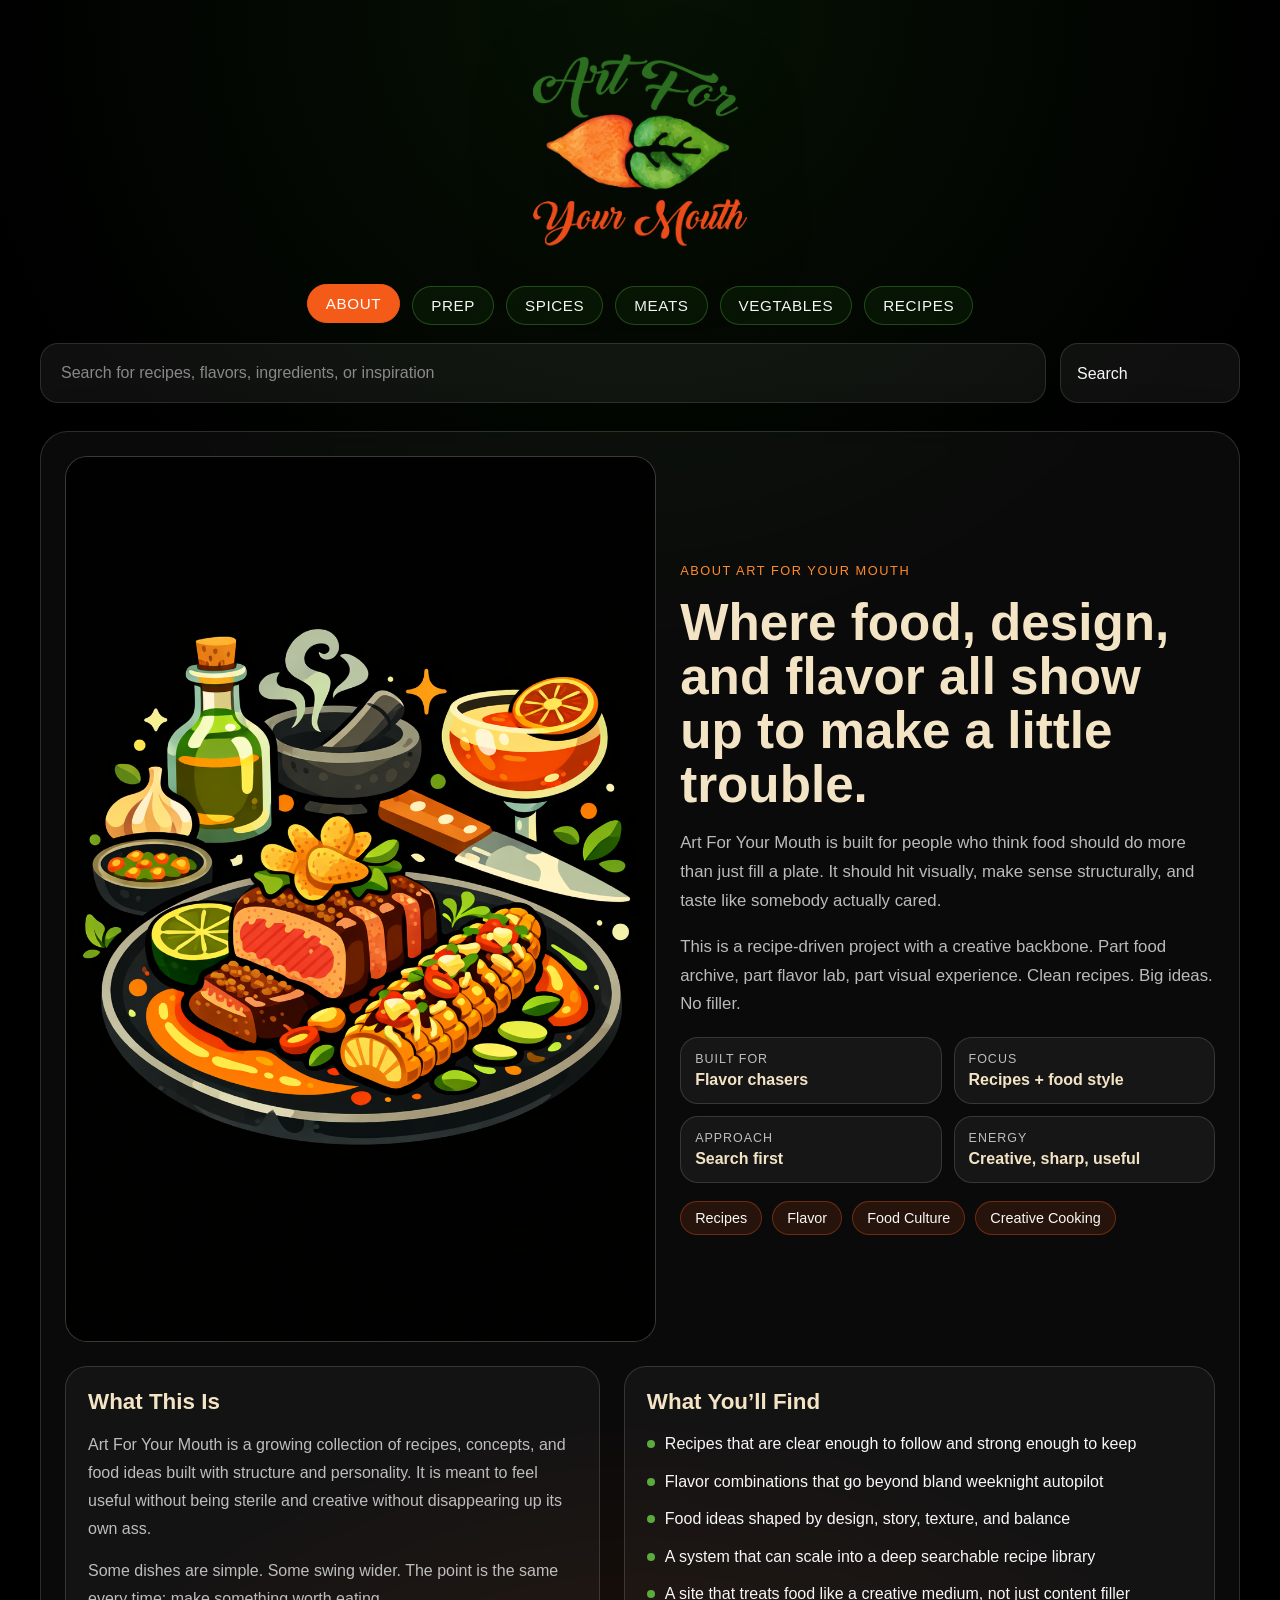
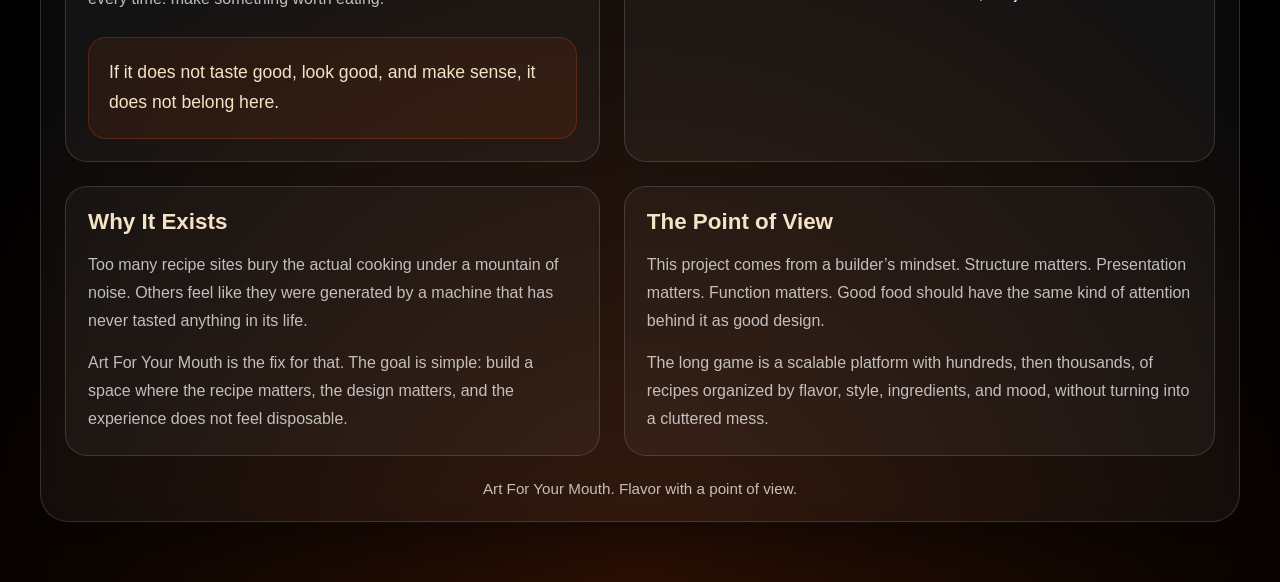
==== AFYM-Sandbox/about.html @ feb89bcb "new pages" ====
<!DOCTYPE html>
<html lang="en">
<head>
  <meta charset="UTF-8" />
  <meta name="viewport" content="width=device-width, initial-scale=1.0" />
  <title>Art For Your Mouth | About</title>
  <style>
    :root {
      --bg: #000000;
      --green: #2f7d1f;
      --green-light: #5baa3c;
      --orange: #f45a18;
      --orange-light: #ff8a2a;
      --cream: #f4e4c6;
      --text: #f7f7f7;
      --muted: rgba(255,255,255,0.72);
      --border: rgba(255,255,255,0.14);
      --shadow: 0 20px 60px rgba(0,0,0,0.45);
      --panel: rgba(255,255,255,0.04);
      --panel-strong: rgba(255,255,255,0.06);
    }

    * {
      box-sizing: border-box;
      margin: 0;
      padding: 0;
    }

    body {
      min-height: 100vh;
      font-family: Arial, Helvetica, sans-serif;
      background:
        radial-gradient(circle at top, rgba(47,125,31,0.14), transparent 30%),
        radial-gradient(circle at bottom, rgba(244,90,24,0.18), transparent 35%),
        var(--bg);
      color: var(--text);
      padding: 32px 20px 60px;
    }

    .page-wrap {
      width: 100%;
      max-width: 1200px;
      margin: 0 auto;
    }

    .site-header {
      margin-bottom: 28px;
      text-align: center;
    }

    .site-header img {
      width: min(100%, 420px);
      height: auto;
      display: block;
      margin: 0 auto 18px;
      filter: drop-shadow(0 18px 40px rgba(0, 0, 0, 0.45));
    }

    .top-nav {
      display: flex;
      justify-content: center;
      flex-wrap: wrap;
      gap: 12px;
    }

    .top-nav a {
      text-decoration: none;
      color: var(--text);
      border: 1px solid rgba(91,170,60,0.35);
      background: rgba(47,125,31,0.12);
      padding: 10px 18px;
      border-radius: 999px;
      font-size: 0.95rem;
      letter-spacing: 0.04em;
      text-transform: uppercase;
      transition: 0.25s ease;
    }

    .top-nav a:hover,
    .top-nav a:focus,
    .top-nav a.active {
      background: var(--orange);
      border-color: var(--orange);
      color: #fff;
      transform: translateY(-2px);
    }

    .search-row {
      display: grid;
      grid-template-columns: 1fr 180px;
      gap: 14px;
      align-items: center;
      margin-top: 18px;
    }

    .search-field input {
      width: 100%;
      height: 60px;
      border-radius: 18px;
      border: 1px solid rgba(255,255,255,0.12);
      background: rgba(255,255,255,0.06);
      color: var(--text);
      padding: 0 20px;
      font-size: 1rem;
      outline: none;
      transition: 0.25s ease;
    }

    .search-field input::placeholder {
      color: rgba(255,255,255,0.5);
    }

    .search-field input:focus,
    .search-select select:focus {
      border-color: rgba(244,90,24,0.8);
      box-shadow: 0 0 0 4px rgba(244,90,24,0.14);
    }

    .search-select select {
      width: 100%;
      height: 60px;
      border-radius: 18px;
      border: 1px solid rgba(255,255,255,0.12);
      background: rgba(255,255,255,0.06);
      color: var(--text);
      padding: 0 16px;
      font-size: 1rem;
      outline: none;
      cursor: pointer;
      transition: 0.25s ease;
      appearance: none;
    }

    .search-select option {
      color: #000;
    }

    .about-shell {
      background: var(--panel);
      border: 1px solid var(--border);
      border-radius: 28px;
      padding: 24px;
      box-shadow: var(--shadow);
      backdrop-filter: blur(10px);
    }

    .hero-grid {
      display: grid;
      grid-template-columns: 1.05fr 0.95fr;
      gap: 24px;
      margin-bottom: 24px;
    }

    .hero-image {
      border-radius: 22px;
      overflow: hidden;
      border: 1px solid var(--border);
      background: var(--panel-strong);
      min-height: 420px;
      position: relative;
    }

    .hero-image img {
      width: 100%;
      height: 100%;
      object-fit: cover;
      display: block;
    }

    .hero-copy {
      display: flex;
      flex-direction: column;
      justify-content: center;
      gap: 18px;
    }

    .eyebrow {
      color: var(--orange-light);
      text-transform: uppercase;
      letter-spacing: 0.12em;
      font-size: 0.8rem;
    }

    h1 {
      font-size: clamp(2.2rem, 4vw, 3.6rem);
      line-height: 1.05;
      color: var(--cream);
    }

    .lead {
      color: var(--muted);
      font-size: 1.05rem;
      line-height: 1.7;
    }

    .tag-row {
      display: flex;
      flex-wrap: wrap;
      gap: 10px;
    }

    .tag {
      padding: 8px 14px;
      border-radius: 999px;
      background: rgba(244,90,24,0.12);
      border: 1px solid rgba(244,90,24,0.35);
      color: var(--text);
      font-size: 0.9rem;
    }

    .meta-grid {
      display: grid;
      grid-template-columns: repeat(2, minmax(120px, 1fr));
      gap: 12px;
    }

    .meta-card {
      background: rgba(255,255,255,0.05);
      border: 1px solid var(--border);
      border-radius: 18px;
      padding: 14px;
    }

    .meta-card span {
      display: block;
      font-size: 0.78rem;
      color: var(--muted);
      text-transform: uppercase;
      letter-spacing: 0.08em;
      margin-bottom: 5px;
    }

    .meta-card strong {
      font-size: 1rem;
      color: var(--cream);
    }

    .content-grid {
      display: grid;
      grid-template-columns: 0.95fr 1.05fr;
      gap: 24px;
    }

    .panel {
      background: rgba(255,255,255,0.04);
      border: 1px solid var(--border);
      border-radius: 22px;
      padding: 22px;
    }

    .panel h2 {
      font-size: 1.4rem;
      margin-bottom: 16px;
      color: var(--cream);
    }

    .panel p {
      color: var(--muted);
      line-height: 1.75;
      margin-bottom: 14px;
    }

    .panel p:last-child {
      margin-bottom: 0;
    }

    .bullet-list {
      list-style: none;
      display: grid;
      gap: 12px;
    }

    .bullet-list li {
      padding-left: 18px;
      position: relative;
      color: var(--text);
      line-height: 1.6;
    }

    .bullet-list li::before {
      content: "";
      width: 8px;
      height: 8px;
      border-radius: 50%;
      background: var(--green-light);
      position: absolute;
      left: 0;
      top: 9px;
    }

    .quote-block {
      margin-top: 24px;
      padding: 20px;
      border-radius: 18px;
      background: rgba(244,90,24,0.08);
      border: 1px solid rgba(244,90,24,0.22);
    }

    .quote-block p {
      font-size: 1.1rem;
      color: var(--cream);
      margin: 0;
      line-height: 1.7;
    }

    .footer-note {
      margin-top: 24px;
      text-align: center;
      color: var(--muted);
      font-size: 0.95rem;
    }

    @media (max-width: 900px) {
      .hero-grid,
      .content-grid {
        grid-template-columns: 1fr;
      }

      .hero-image {
        min-height: 280px;
      }
    }

    @media (max-width: 700px) {
      .search-row {
        grid-template-columns: 1fr;
      }
    }

    @media (max-width: 560px) {
      body {
        padding: 20px 14px 40px;
      }

      .about-shell {
        padding: 16px;
      }

      .panel {
        padding: 18px;
      }
    }
  </style>
</head>
<body>
  <main class="page-wrap">
    <header class="site-header">
      <a href="index.html">
        <img src="assets/imgs/logo.png" alt="Art For Your Mouth logo" />
      </a>
      <nav class="top-nav" aria-label="Main navigation">
        <a href="about.html" class="active">About</a>
        <a href="prep.html">Prep</a>
        <a href="spices.html">Spices</a>
        <a href="meats.html">Meats</a>
        <a href="vegtables.html">Vegtables</a>
        <a href="recipe.html">Recipes</a>
      </nav>

      <div class="search-row">
        <div class="search-field">
          <input type="text" placeholder="Search for recipes, flavors, ingredients, or inspiration" />
        </div>

        <div class="search-select">
          <select aria-label="Search style">
            <option>Search</option>
            <option>Food Style 1</option>
            <option>Food Style 2</option>
            <option>Food Style 3</option>
            <option>Food Style 4</option>
            <option>Food Style 5</option>
          </select>
        </div>
      </div>
    </header>

    <section class="about-shell">
      <section class="hero-grid">
        <div class="hero-image">
          <img src="assets/imgs/about-hero.png" alt="A bold plated dish representing Art For Your Mouth" />
        </div>

        <div class="hero-copy">
          <p class="eyebrow">About Art For Your Mouth</p>
          <h1>Where food, design, and flavor all show up to make a little trouble.</h1>
          <p class="lead">
            Art For Your Mouth is built for people who think food should do more than just fill a plate.
            It should hit visually, make sense structurally, and taste like somebody actually cared.
          </p>
          <p class="lead">
            This is a recipe-driven project with a creative backbone. Part food archive, part flavor lab,
            part visual experience. Clean recipes. Big ideas. No filler.
          </p>

          <div class="meta-grid">
            <div class="meta-card">
              <span>Built For</span>
              <strong>Flavor chasers</strong>
            </div>
            <div class="meta-card">
              <span>Focus</span>
              <strong>Recipes + food style</strong>
            </div>
            <div class="meta-card">
              <span>Approach</span>
              <strong>Search first</strong>
            </div>
            <div class="meta-card">
              <span>Energy</span>
              <strong>Creative, sharp, useful</strong>
            </div>
          </div>

          <div class="tag-row">
            <span class="tag">Recipes</span>
            <span class="tag">Flavor</span>
            <span class="tag">Food Culture</span>
            <span class="tag">Creative Cooking</span>
          </div>
        </div>
      </section>

      <section class="content-grid">
        <aside class="panel">
          <h2>What This Is</h2>
          <p>
            Art For Your Mouth is a growing collection of recipes, concepts, and food ideas built with
            structure and personality. It is meant to feel useful without being sterile and creative without
            disappearing up its own ass.
          </p>
          <p>
            Some dishes are simple. Some swing wider. The point is the same every time: make something worth eating.
          </p>

          <div class="quote-block">
            <p>
              If it does not taste good, look good, and make sense, it does not belong here.
            </p>
          </div>
        </aside>

        <section class="panel">
          <h2>What You’ll Find</h2>
          <ul class="bullet-list">
            <li>Recipes that are clear enough to follow and strong enough to keep</li>
            <li>Flavor combinations that go beyond bland weeknight autopilot</li>
            <li>Food ideas shaped by design, story, texture, and balance</li>
            <li>A system that can scale into a deep searchable recipe library</li>
            <li>A site that treats food like a creative medium, not just content filler</li>
          </ul>
        </section>
      </section>

      <section class="content-grid" style="margin-top: 24px;">
        <aside class="panel">
          <h2>Why It Exists</h2>
          <p>
            Too many recipe sites bury the actual cooking under a mountain of noise. Others feel like they were
            generated by a machine that has never tasted anything in its life.
          </p>
          <p>
            Art For Your Mouth is the fix for that. The goal is simple: build a space where the recipe matters,
            the design matters, and the experience does not feel disposable.
          </p>
        </aside>

        <section class="panel">
          <h2>The Point of View</h2>
          <p>
            This project comes from a builder’s mindset. Structure matters. Presentation matters. Function matters.
            Good food should have the same kind of attention behind it as good design.
          </p>
          <p>
            The long game is a scalable platform with hundreds, then thousands, of recipes organized by flavor,
            style, ingredients, and mood, without turning into a cluttered mess.
          </p>
        </section>
      </section>

      <p class="footer-note">
        Art For Your Mouth. Flavor with a point of view.
      </p>
    </section>
  </main>
</body>
</html>
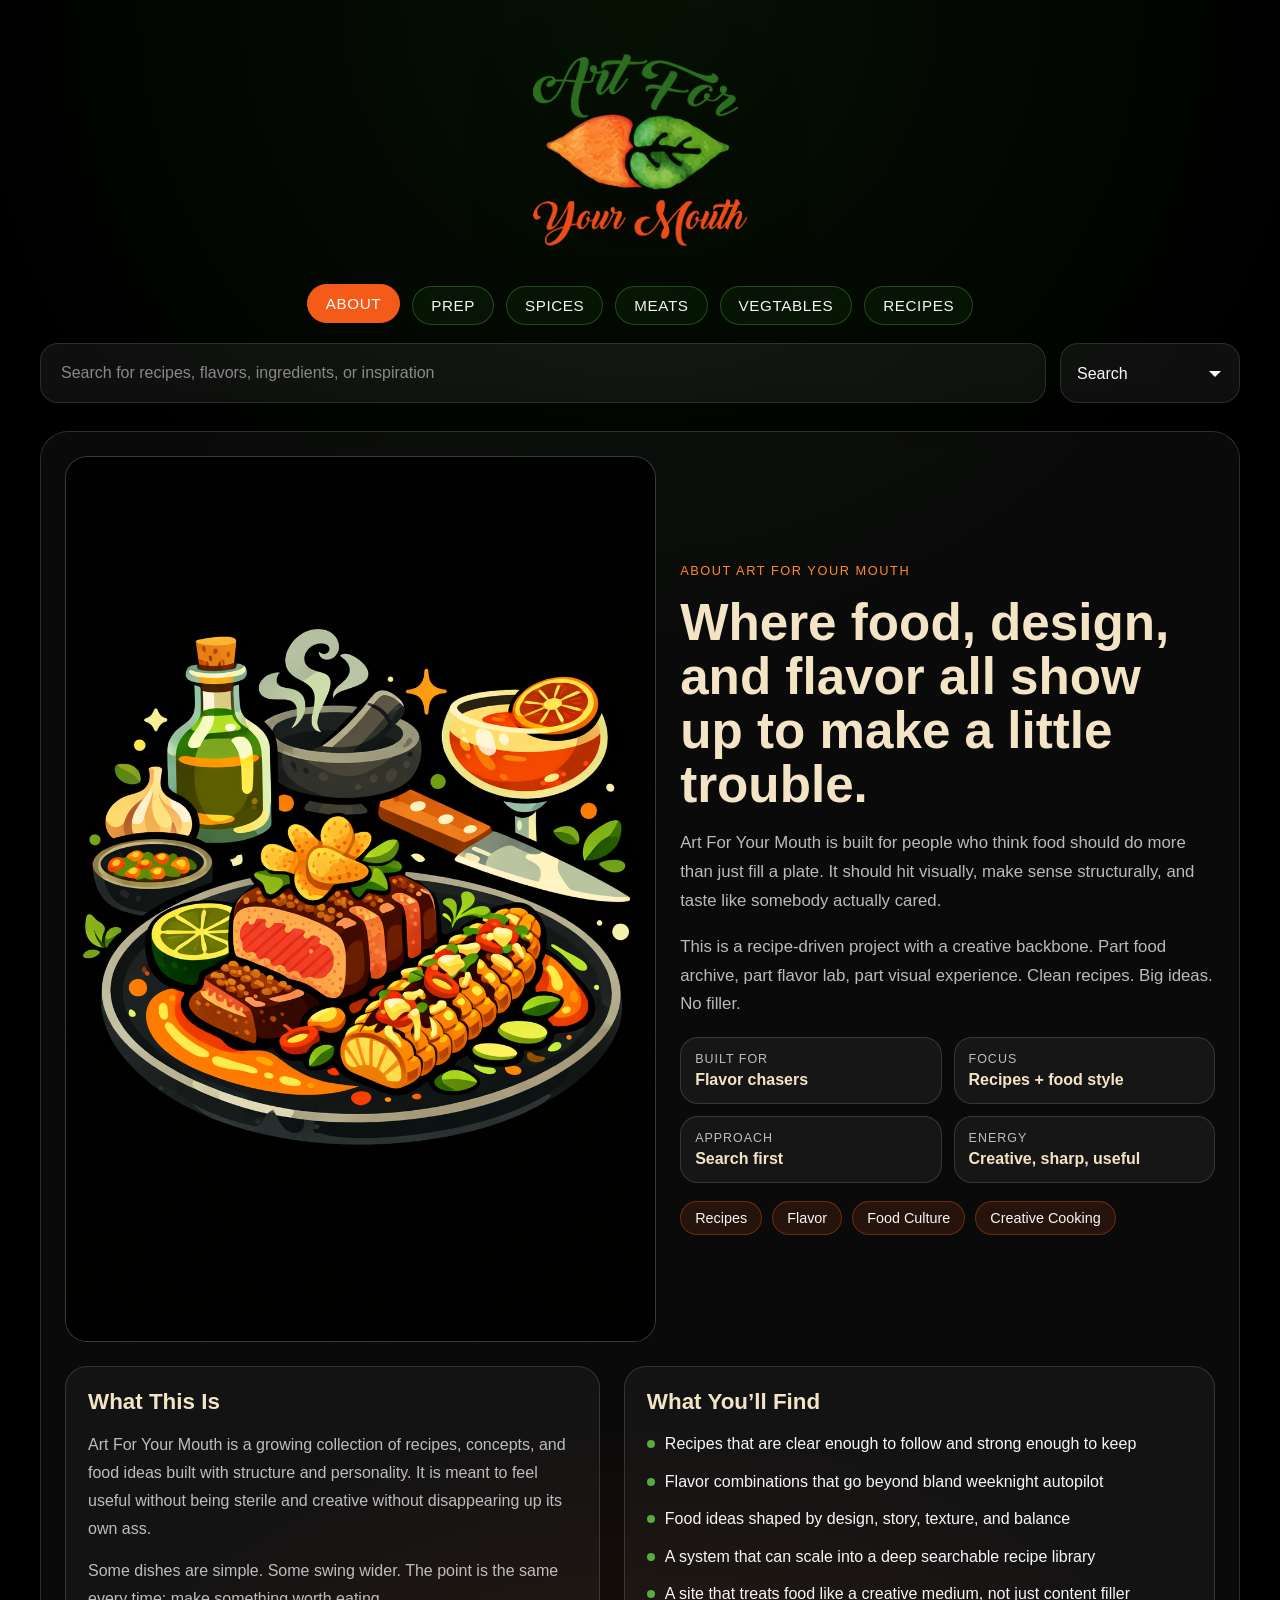
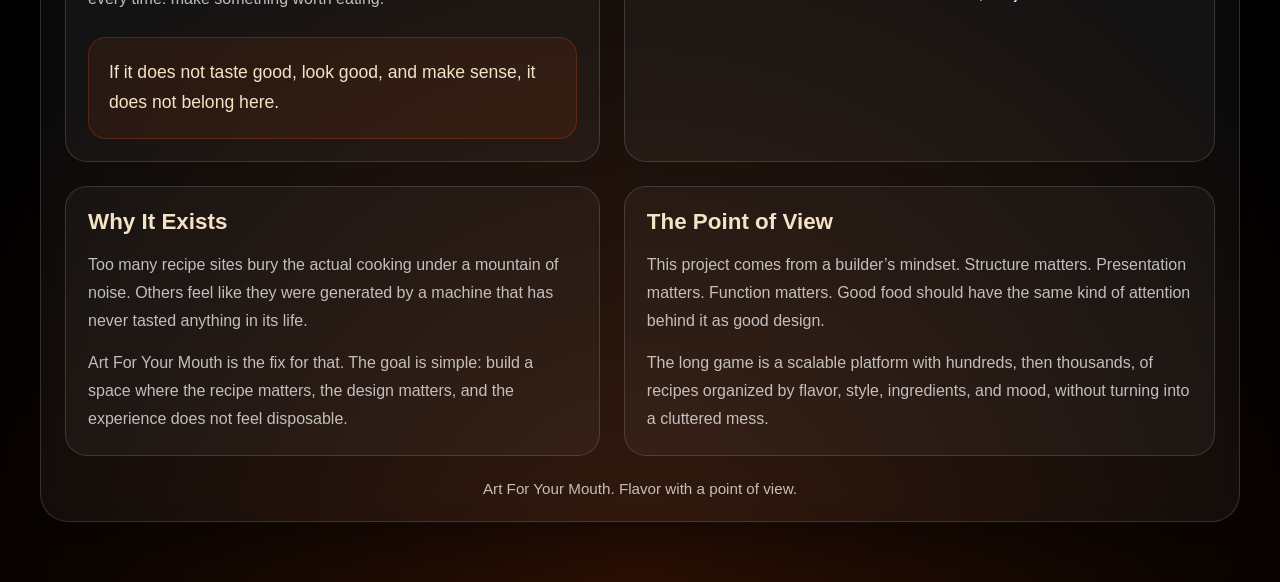
==== commit d10ccc5b: "down arrow fixed on pages that were missing it." ====
--- a/AFYM-Sandbox/about.html
+++ b/AFYM-Sandbox/about.html
@@ -121,9 +121,10 @@
       height: 60px;
       border-radius: 18px;
       border: 1px solid rgba(255,255,255,0.12);
-      background: rgba(255,255,255,0.06);
-      color: var(--text);
-      padding: 0 16px;
+      background: rgba(255,255,255,0.06) url('data:image/svg+xml;utf8,<svg xmlns="http://www.w3.org/2000/svg" width="16" height="16" fill="white" viewBox="0 0 16 16"><path d="M8 12l-6-6h12z"/></svg>') no-repeat right 16px center;
+      background-size: 16px;
+      color: var(--text);
+      padding: 0 40px 0 16px;
       font-size: 1rem;
       outline: none;
       cursor: pointer;
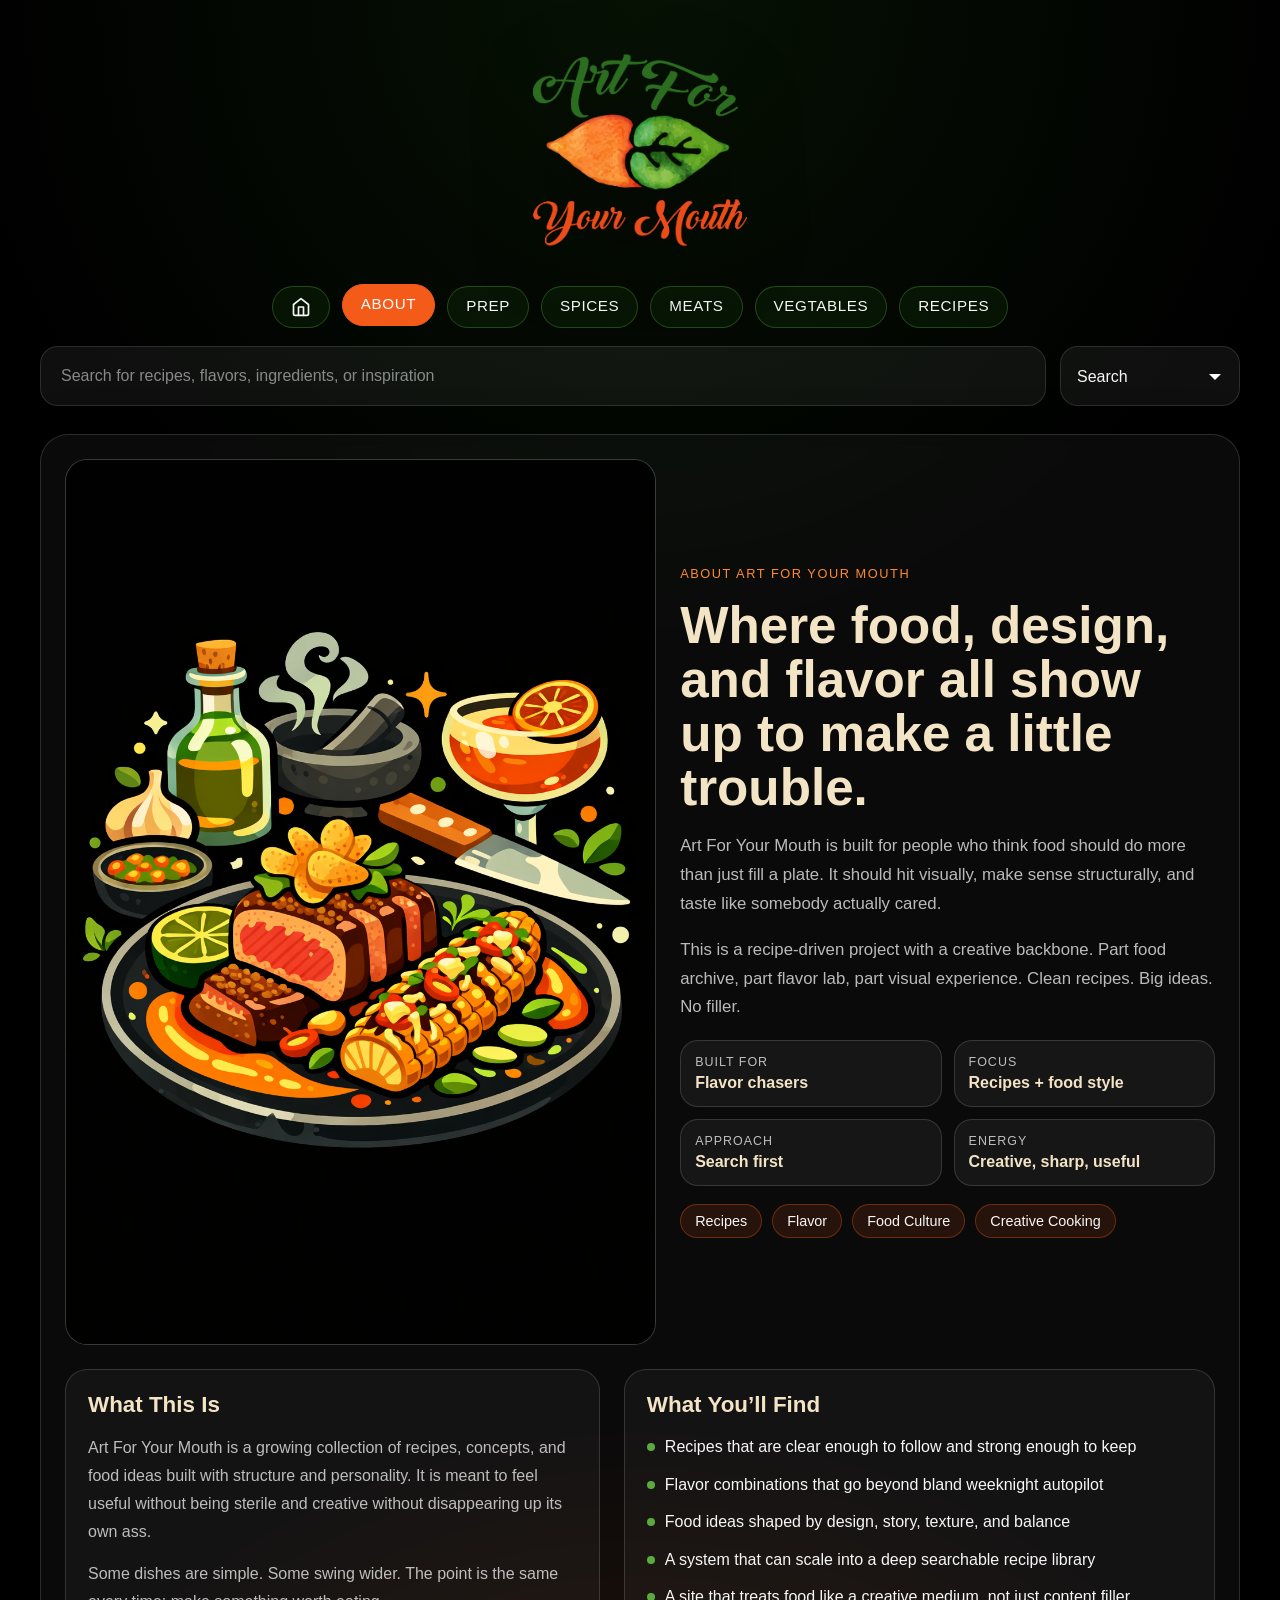
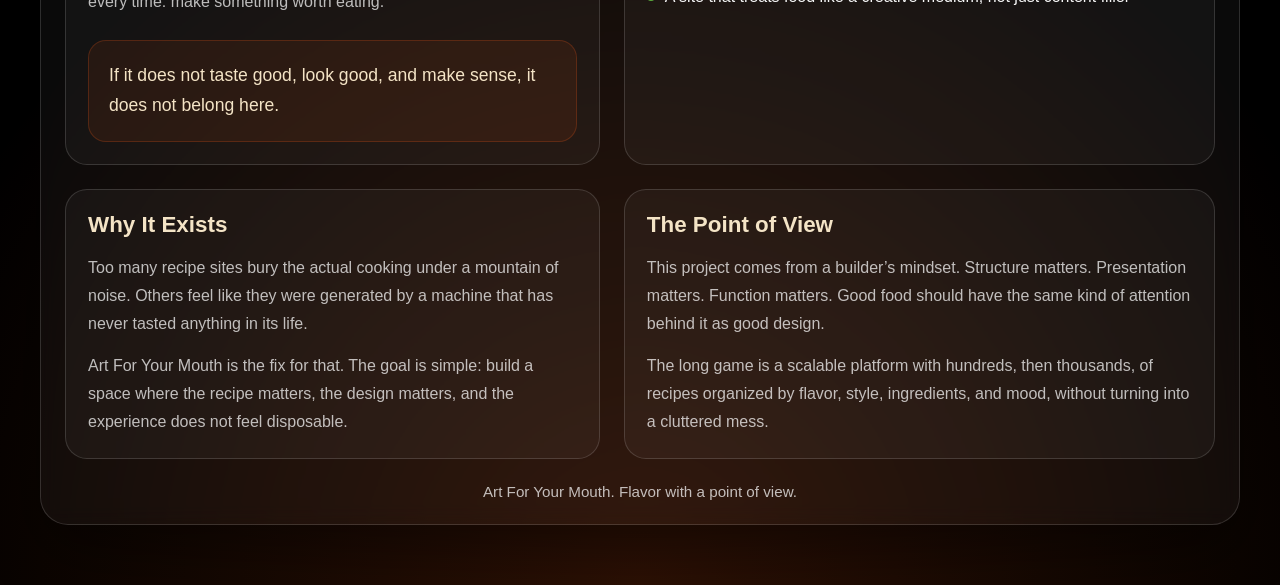
==== commit 6342de3d: "added a home button and made some spacing adjustments" ====
--- a/AFYM-Sandbox/about.html
+++ b/AFYM-Sandbox/about.html
@@ -85,6 +85,18 @@
       transform: translateY(-2px);
     }
 
+    .home-icon {
+      display: flex;
+      align-items: center;
+      justify-content: center;
+      padding: 8px;
+    }
+
+    .home-icon svg {
+      width: 20px;
+      height: 20px;
+    }
+
     .search-row {
       display: grid;
       grid-template-columns: 1fr 180px;
@@ -350,6 +362,12 @@
         <img src="assets/imgs/logo.png" alt="Art For Your Mouth logo" />
       </a>
       <nav class="top-nav" aria-label="Main navigation">
+        <a href="index.html" title="Home" class="home-icon">
+          <svg width="20" height="20" viewBox="0 0 24 24" fill="none" xmlns="http://www.w3.org/2000/svg">
+            <path d="M3 9l9-7 9 7v11a2 2 0 0 1-2 2H5a2 2 0 0 1-2-2z" stroke="currentColor" stroke-width="2" stroke-linecap="round" stroke-linejoin="round"/>
+            <polyline points="9,22 9,12 15,12 15,22" stroke="currentColor" stroke-width="2" stroke-linecap="round" stroke-linejoin="round"/>
+          </svg>
+        </a>
         <a href="about.html" class="active">About</a>
         <a href="prep.html">Prep</a>
         <a href="spices.html">Spices</a>
